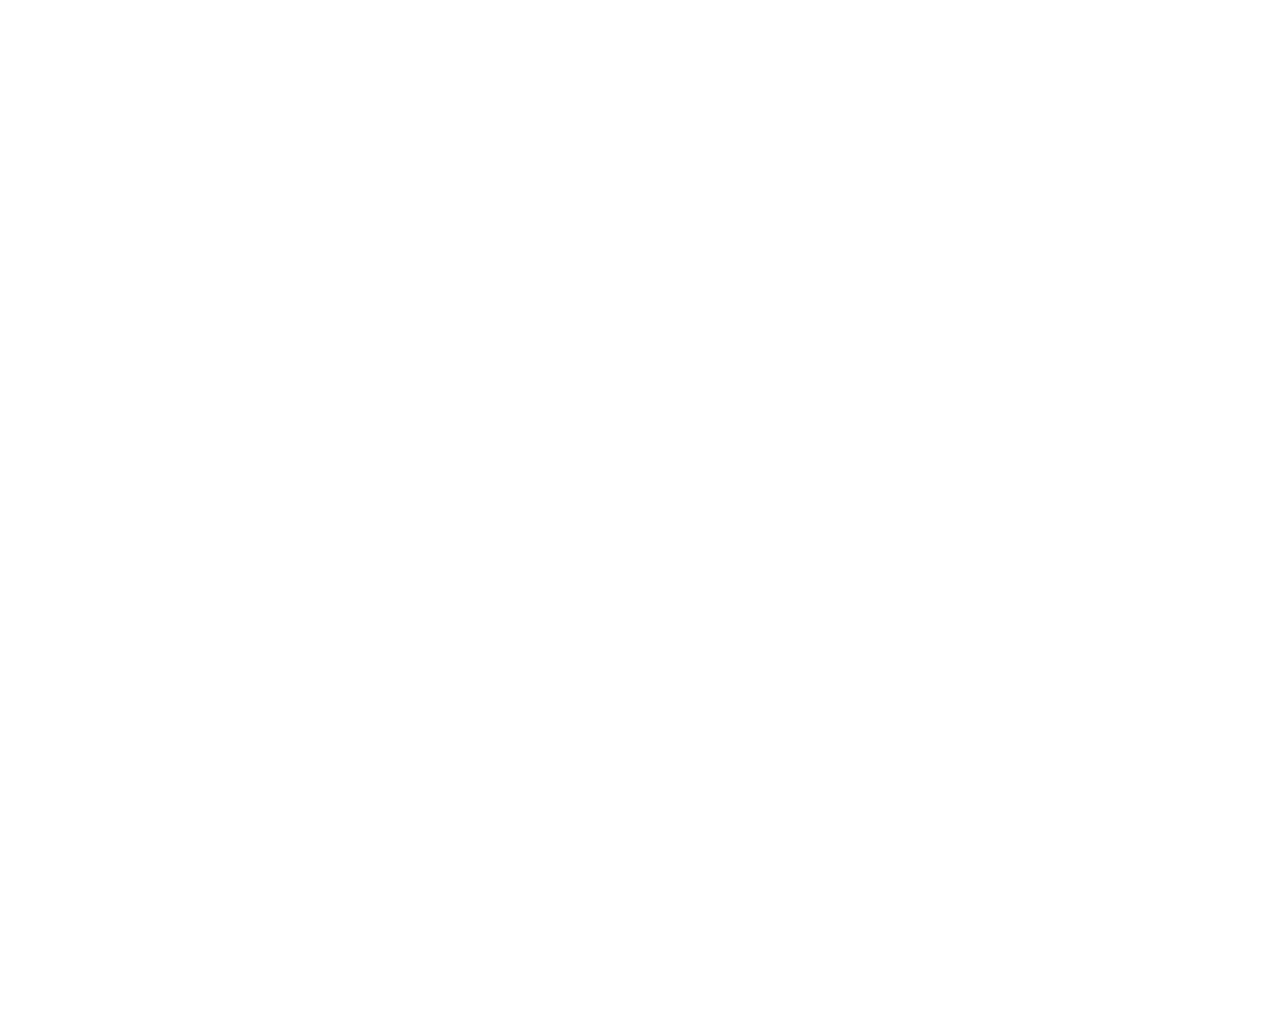
==== create account/index.html @ d275a5b9 "create account -> page initilization." ====
<!DOCTYPE html>
<html lang="en">
  <head>
    <meta charset="UTF-8" />
    <meta name="viewport" content="width=device-width, initial-scale=1.0" />
    <title>Create Account</title>
    <link rel="icon" type="image/x-icon" href="icons/nibble-icon.svg" />

    <link rel="stylesheet" href="styles.css" />
    <link rel="stylesheet" href="normalize.css" />
    <script src="script.js" defer></script>
    <link
      href="https://fonts.googleapis.com/css?family=Open Sans"
      rel="stylesheet"
    />
  </head>
  <body>
    <div class="create-account"></div>
  </body>
</html>
---- create account/styles.css ----
*{
    font-family: 'Open Sans', Tahoma, Geneva, Verdana, sans-serif;
}


.create-account{
    display: grid;
    width: 90rem;
    height: 64rem;

    grid-template-columns: repeat(1, 36rem) repeat(1, 54rem);
}
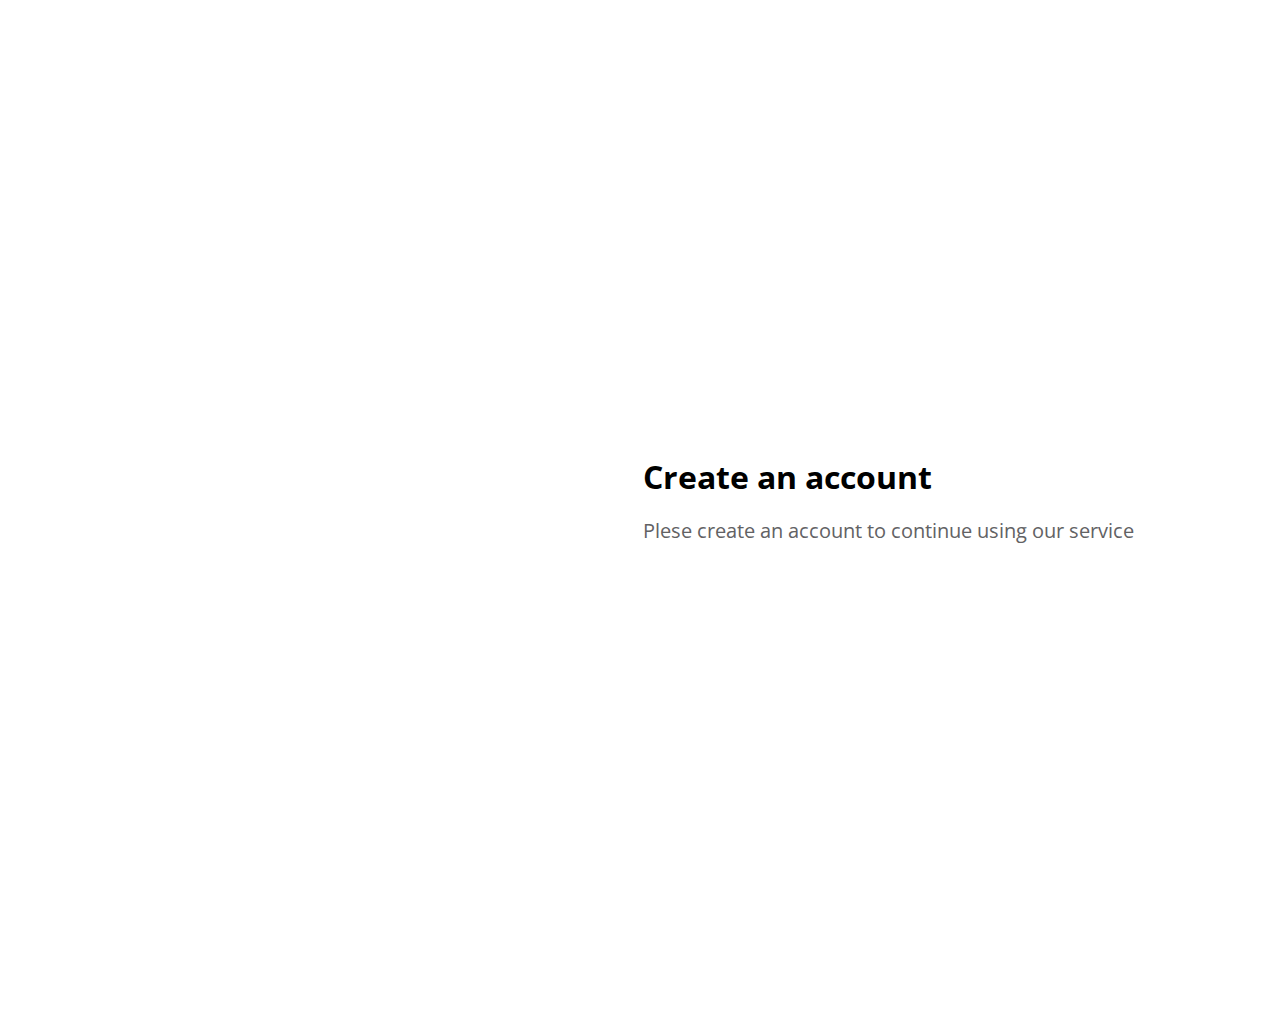
==== commit c0825fff: "create account -> nibble image & welcoming form was implemented." ====
--- a/create account/index.html
+++ b/create account/index.html
@@ -15,6 +15,15 @@
     />
   </head>
   <body>
-    <div class="create-account"></div>
+    <div class="create-account">
+      <div class="nibble-image"></div>
+      
+      <div class="create-account-form">
+        <div class="form-welcoming">
+          <h3>Create an account</h3>
+          <h5>Plese create an account to continue using our service</h5>
+        </div>
+      </div>
+    </div>
   </body>
 </html>
--- a/create account/styles.css
+++ b/create account/styles.css
@@ -10,3 +10,33 @@
 
     grid-template-columns: repeat(1, 36rem) repeat(1, 54rem);
 }
+
+.nibble-image{
+    background-image: url('images/signin-image.svg');
+    grid-column: 1;
+}
+
+
+.create-account-form{
+    display: flex;
+    flex-direction: column;
+    align-items: center;
+    justify-content: center;
+}
+
+.create-account-form .form-welcoming{
+    margin-left: -15rem;
+    margin-bottom: 2rem;
+}
+
+.create-account-form .form-welcoming h3{
+    font-size: 2rem;
+    font-weight: 700;
+}
+
+.create-account-form .form-welcoming h5{
+    font-size: 1.25rem;
+    font-weight: 400;
+    color: #626264;
+    line-height: 0.1rem;
+}
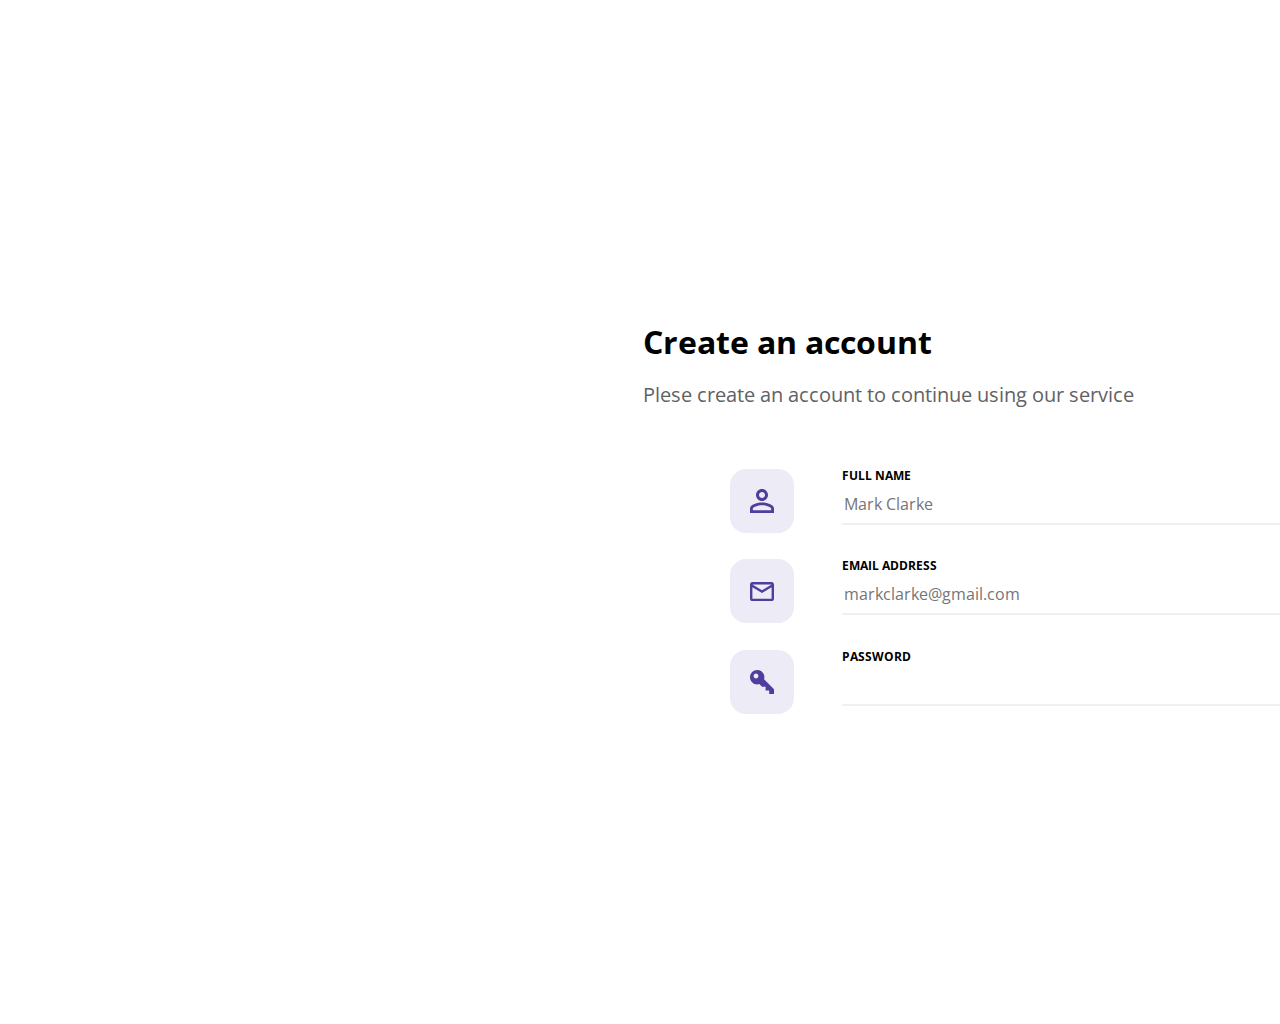
==== commit 694a86e7: "create account -> create account inputs were implemented." ====
--- a/create account/index.html
+++ b/create account/index.html
@@ -17,12 +17,46 @@
   <body>
     <div class="create-account">
       <div class="nibble-image"></div>
-      
+
       <div class="create-account-form">
         <div class="form-welcoming">
           <h3>Create an account</h3>
           <h5>Plese create an account to continue using our service</h5>
         </div>
+
+        <div class="create-account-inputs">
+          <form action="#">
+            <div class="input-box">
+              <img src="images/full-name-image.svg" alt="name input" />
+              <label for="text-input">FULL NAME</label>
+              <br />
+              <input type="text" name="text-input" id="text-input" placeholder="Mark Clarke"/>
+            </div>
+
+            <div class="input-box">
+              <img src="images/email-input.svg" alt="email input" />
+              <label for="email-input">EMAIL ADDRESS</label>
+              <br />
+              <input
+                type="email"
+                name="email-input"
+                id="email-input"
+                placeholder="markclarke@gmail.com"
+              />
+            </div>
+
+            <div class="input-box">
+              <img src="images/password-image.svg" alt="password image" />
+              <label for="password-input">PASSWORD</label>
+              <br />
+              <input
+                type="password"
+                name="password-input"
+                id="password-input"
+              />
+            </div>
+          </form>
+        </div>
       </div>
     </div>
   </body>
--- a/create account/styles.css
+++ b/create account/styles.css
@@ -40,3 +40,45 @@
     color: #626264;
     line-height: 0.1rem;
 }
+
+.create-account-form .create-account-inputs{
+    display: flex;
+    flex-direction: column;
+}
+
+
+.create-account-form .create-account-inputs .input-box{
+    display: grid;
+    grid-template-columns: repeat(1, 4rem) repeat(1, 30.75rem);
+    grid-template-rows: repeat(1, 1.5rem) repeat(1, 3rem);
+}
+
+.create-account-form .create-account-inputs .input-box img{
+    grid-column: 1/2;
+    grid-row: 1/3;
+    margin-top: 0.5rem;
+}
+
+
+.create-account-form .create-account-inputs .input-box label{
+    grid-column: 2/3;
+    grid-row: 1/2;
+    font-size: 0.75rem;
+    font-weight: 700;
+    margin-top: 0.5rem;
+    margin-left: 3rem;
+}
+
+.create-account-form .create-account-inputs .input-box input{
+    grid-column: 2/3;
+    grid-row: 2/3;
+    border: 0;
+    border-bottom: #A3A3A429 solid 0.125rem;
+    margin-bottom: 0.5rem;
+    margin-left: 3rem;
+}
+
+#text-input:focus, #email-input:focus, #password-input:focus{
+    outline: 0;
+    border-bottom: #000 solid 0.125rem;;
+}
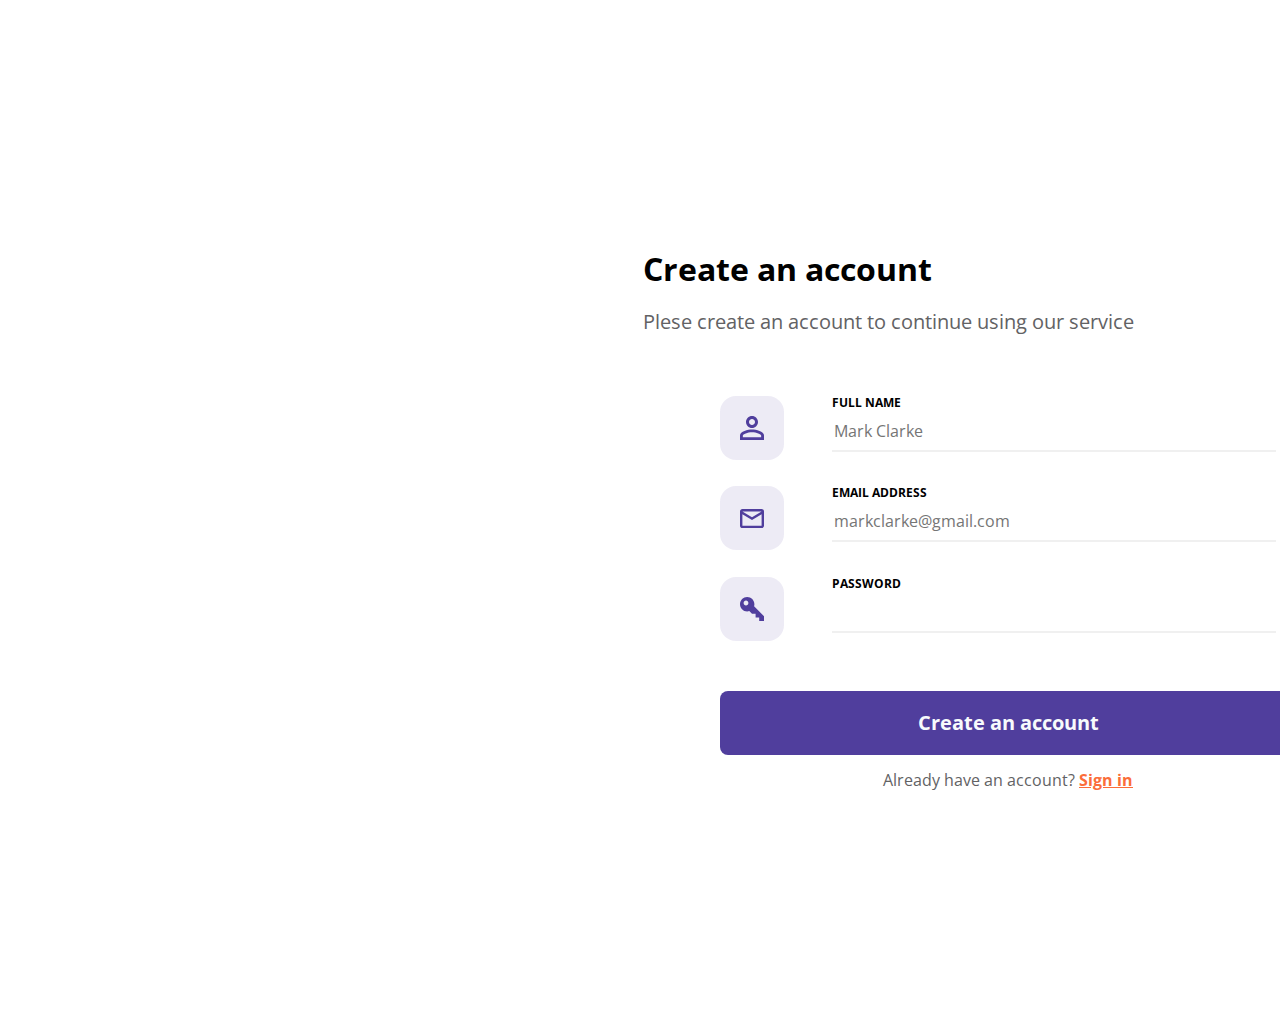
==== commit 17bf2f04: "create account -> create-account-buttons were implemented." ====
--- a/create account/index.html
+++ b/create account/index.html
@@ -30,7 +30,12 @@
               <img src="images/full-name-image.svg" alt="name input" />
               <label for="text-input">FULL NAME</label>
               <br />
-              <input type="text" name="text-input" id="text-input" placeholder="Mark Clarke"/>
+              <input
+                type="text"
+                name="text-input"
+                id="text-input"
+                placeholder="Mark Clarke"
+              />
             </div>
 
             <div class="input-box">
@@ -55,6 +60,17 @@
                 id="password-input"
               />
             </div>
+
+            <div class="create-account-buttons">
+              <input
+                type="submit"
+                id="create-account-button"
+                value="Create an account"
+              />
+              <div class="signin-link-part">
+                <p>Already have an account? <a href="#">Sign in</a></p>
+              </div>
+            </div>
           </form>
         </div>
       </div>
--- a/create account/styles.css
+++ b/create account/styles.css
@@ -82,3 +82,41 @@
     outline: 0;
     border-bottom: #000 solid 0.125rem;;
 }
+
+#create-account-button{
+
+    width: 36rem;
+    height: 4rem;
+
+    background-color: #503E9D;
+    color: #F7FAFC;
+
+    font-size: 1.25rem;
+    font-weight: 700;
+
+    border: 0;
+    border-radius: 0.5rem;
+
+    margin-top: 2rem;
+}
+
+#signin-button:hover, #create-account-button:hover{
+    cursor: pointer;
+}
+
+.signin-link-part{
+    margin-top: 1rem;
+}
+
+.signin-link-part p{
+    text-align: center;
+    font-size: 1rem;
+    font-weight: 400;
+    color: #626264;
+}
+
+.signin-link-part a{
+    font-size: 1rem;
+    font-weight: 700;
+    color: #FB6D3A;
+}